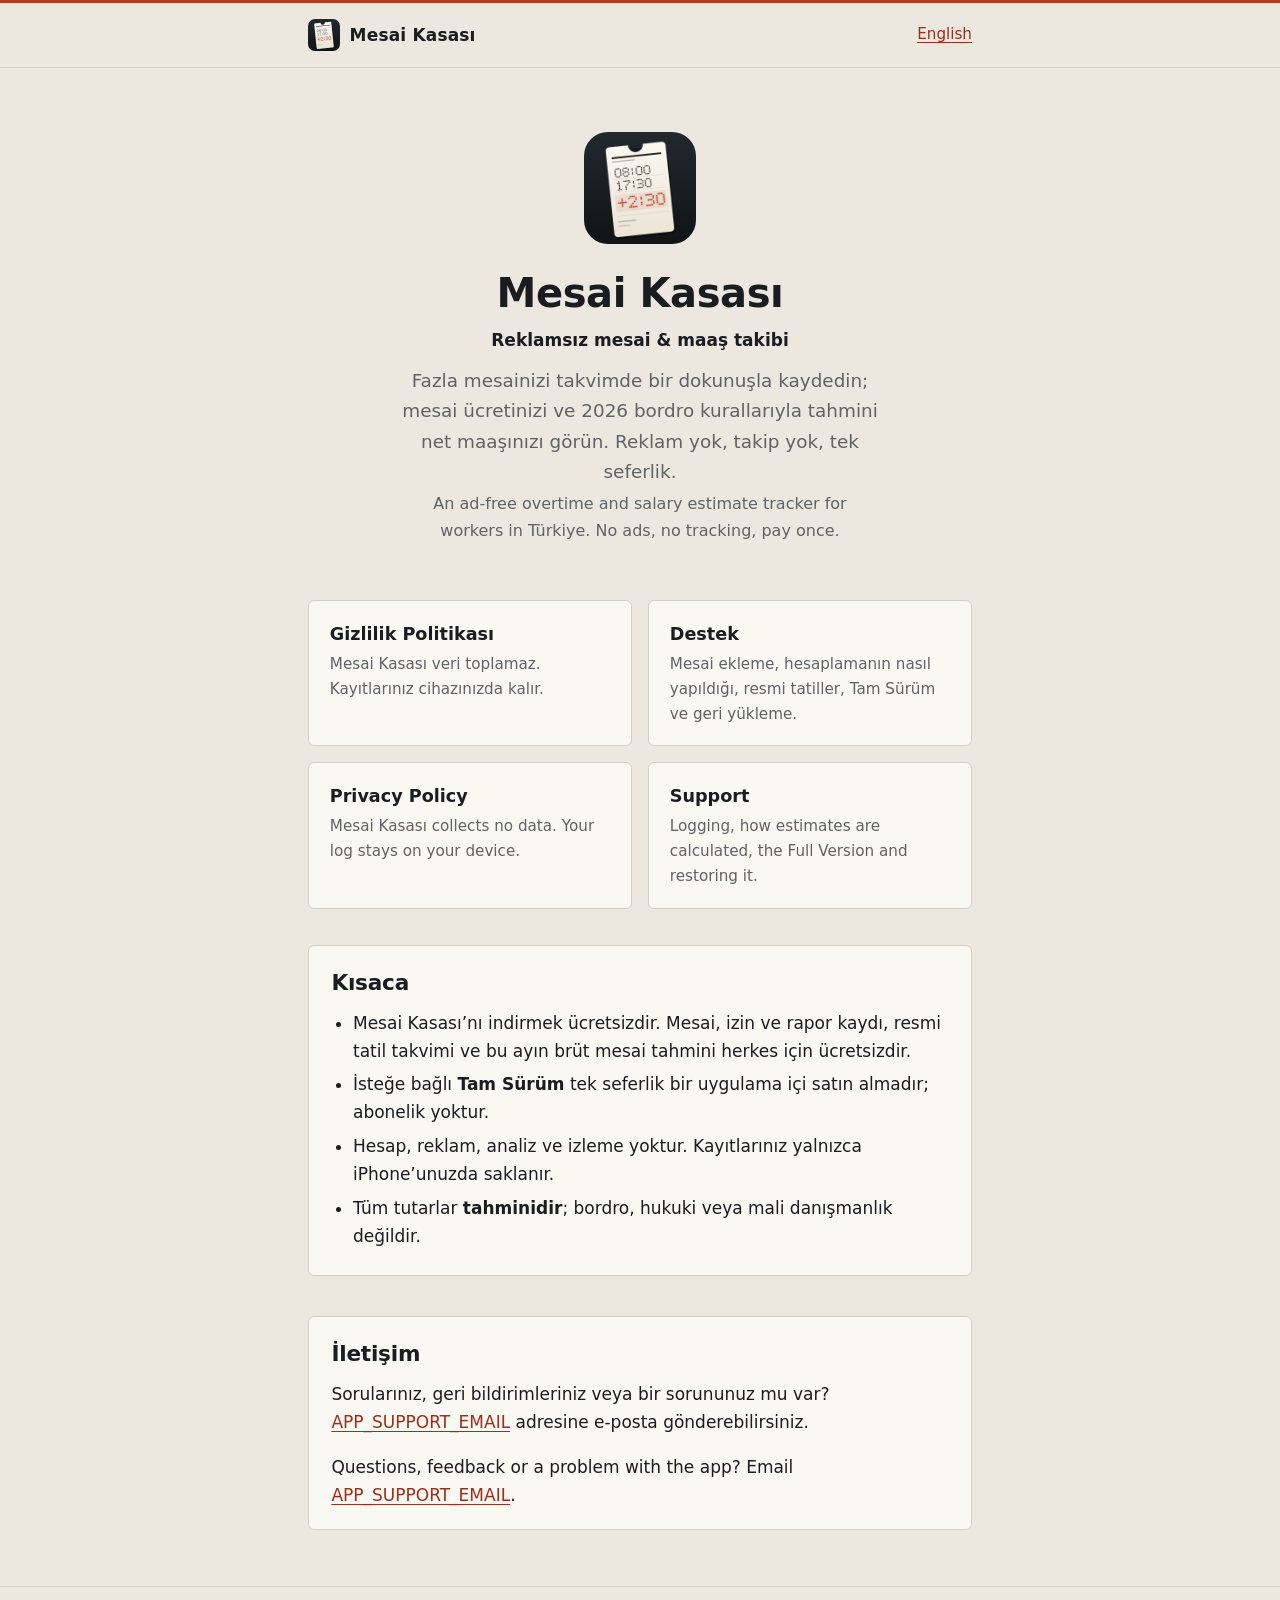
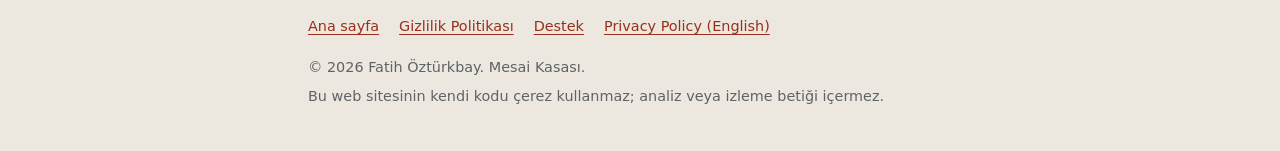
==== index.html @ 8195cae8 "Add Mesai Kasası privacy and support site (Turkish root, English under /en/) Co-Authored-By: Claude " ====
<!doctype html>
<html lang="tr">
<head>
  <meta charset="utf-8">
  <meta name="viewport" content="width=device-width, initial-scale=1">
  <title>Mesai Kasası — Gizlilik ve Destek</title>
  <meta name="description" content="Mesai Kasası: Fazla Mesai, iPhone için reklamsız mesai ve maaş takibi. Gizlilik Politikası ve Destek sayfaları.">
  <link rel="canonical" href="https://ozturkbay.github.io/mesaikasasi-support/">
  <link rel="alternate" hreflang="tr" href="https://ozturkbay.github.io/mesaikasasi-support/">
  <link rel="alternate" hreflang="en" href="https://ozturkbay.github.io/mesaikasasi-support/en/">
  <link rel="alternate" hreflang="x-default" href="https://ozturkbay.github.io/mesaikasasi-support/">
  <meta name="theme-color" content="#ECE8DF" media="(prefers-color-scheme: light)">
  <meta name="theme-color" content="#111315" media="(prefers-color-scheme: dark)">
  <link rel="icon" type="image/png" sizes="64x64" href="assets/images/favicon.png">
  <link rel="apple-touch-icon" href="assets/images/apple-touch-icon.png">
  <link rel="stylesheet" href="assets/css/styles.css">
</head>
<body>
  <a class="skip-link" href="#main">İçeriğe geç</a>

  <header class="site-header">
    <div class="container">
      <a class="brand" href="./">
        <img src="assets/images/icon.png" alt="" width="32" height="32">
        <span>Mesai Kasası</span>
      </a>
      <a class="lang-switch" href="en/" hreflang="en" lang="en">English</a>
    </div>
  </header>

  <main id="main">
    <div class="container">
      <section class="hero" aria-labelledby="page-title">
        <img src="assets/images/icon.png" alt="Mesai Kasası uygulama simgesi" width="112" height="112">
        <h1 id="page-title">Mesai Kasası</h1>
        <p class="tagline">Reklamsız mesai &amp; maaş takibi</p>
        <p class="lead">Fazla mesainizi takvimde bir dokunuşla kaydedin; mesai ücretinizi ve 2026 bordro kurallarıyla tahmini net maaşınızı görün. Reklam yok, takip yok, tek seferlik.</p>
        <p class="lead" lang="en">An ad-free overtime and salary estimate tracker for workers in Türkiye. No ads, no tracking, pay once.</p>
      </section>

      <nav aria-label="Politikalar ve yardım">
        <ul class="card-grid">
          <li>
            <a class="link-card" href="gizlilik/">
              <span class="title">Gizlilik Politikası</span>
              <span class="desc">Mesai Kasası veri toplamaz. Kayıtlarınız cihazınızda kalır.</span>
            </a>
          </li>
          <li>
            <a class="link-card" href="destek/">
              <span class="title">Destek</span>
              <span class="desc">Mesai ekleme, hesaplamanın nasıl yapıldığı, resmi tatiller, Tam Sürüm ve geri yükleme.</span>
            </a>
          </li>
          <li lang="en">
            <a class="link-card" href="en/privacy/" hreflang="en">
              <span class="title">Privacy Policy</span>
              <span class="desc">Mesai Kasası collects no data. Your log stays on your device.</span>
            </a>
          </li>
          <li lang="en">
            <a class="link-card" href="en/support/" hreflang="en">
              <span class="title">Support</span>
              <span class="desc">Logging, how estimates are calculated, the Full Version and restoring it.</span>
            </a>
          </li>
        </ul>
      </nav>

      <section class="card" aria-labelledby="about-title">
        <h2 id="about-title">Kısaca</h2>
        <ul>
          <li>Mesai Kasası’nı indirmek ücretsizdir. Mesai, izin ve rapor kaydı, resmi tatil takvimi ve bu ayın brüt mesai tahmini herkes için ücretsizdir.</li>
          <li>İsteğe bağlı <strong>Tam Sürüm</strong> tek seferlik bir uygulama içi satın almadır; abonelik yoktur.</li>
          <li>Hesap, reklam, analiz ve izleme yoktur. Kayıtlarınız yalnızca iPhone’unuzda saklanır.</li>
          <li>Tüm tutarlar <strong>tahminidir</strong>; bordro, hukuki veya mali danışmanlık değildir.</li>
        </ul>
      </section>

      <section class="card contact" aria-labelledby="contact-title">
        <h2 id="contact-title">İletişim</h2>
        <p>Sorularınız, geri bildirimleriniz veya bir sorununuz mu var? <a href="mailto:APP_SUPPORT_EMAIL">APP_SUPPORT_EMAIL</a> adresine e-posta gönderebilirsiniz.</p>
        <p lang="en">Questions, feedback or a problem with the app? Email <a href="mailto:APP_SUPPORT_EMAIL">APP_SUPPORT_EMAIL</a>.</p>
      </section>
    </div>
  </main>

  <footer class="site-footer">
    <div class="container">
      <nav aria-label="Alt bilgi">
        <ul>
          <li><a href="./">Ana sayfa</a></li>
          <li><a href="gizlilik/">Gizlilik Politikası</a></li>
          <li><a href="destek/">Destek</a></li>
          <li><a href="en/privacy/" hreflang="en" lang="en">Privacy Policy (English)</a></li>
        </ul>
      </nav>
      <p>&copy; 2026 Fatih Öztürkbay. Mesai Kasası.</p>
      <p>Bu web sitesinin kendi kodu çerez kullanmaz; analiz veya izleme betiği içermez.</p>
    </div>
  </footer>
</body>
</html>
---- assets/css/styles.css ----
/* Mesai Kasası — support site
   Plain CSS, system fonts, no external resources.
   Time-card paper and carbon ink; stamp red is the accent for rules,
   links and highlights. Dark appearance follows prefers-color-scheme. */

:root {
  /* Brand */
  --stamp: #b83a22;
  --paper: #ece8df;
  --ink: #191c20;

  /* Roles (light) */
  --bg: var(--paper);
  --surface: #faf8f3;
  --text: var(--ink);
  --text-muted: #5f6267;
  --border: #d6d0c4;
  --rule-strong: #b2aa9b;
  --accent: var(--stamp);
  --accent-strong: #9a2f1b;
  --accent-soft: #f3e3dc;
  --focus: var(--stamp);

  --radius: 6px;
  --radius-sm: 4px;
  --measure: 44rem;
  --gutter: 1.25rem;

  --font: -apple-system, BlinkMacSystemFont, "Segoe UI", system-ui, Roboto,
    "Helvetica Neue", Arial, sans-serif;

  color-scheme: light dark;
}

@media (prefers-color-scheme: dark) {
  :root {
    --bg: #111315;
    --surface: #1a1d20;
    --text: #edeae3;
    --text-muted: #9ea2a7;
    --border: #2a2e33;
    --rule-strong: #4a4f55;
    --accent: #e5664b;
    --accent-strong: #ef8a73;
    --accent-soft: #2a1a16;
    --focus: #e5664b;
  }
}

*,
*::before,
*::after {
  box-sizing: border-box;
}

html {
  -webkit-text-size-adjust: 100%;
  text-size-adjust: 100%;
}

body {
  margin: 0;
  background: var(--bg);
  color: var(--text);
  font-family: var(--font);
  font-size: 1.0625rem;
  line-height: 1.65;
  overflow-wrap: break-word;
}

img {
  max-width: 100%;
  height: auto;
  display: block;
}

/* Links & focus */

a {
  color: var(--accent-strong);
  text-decoration: underline;
  text-decoration-thickness: 1px;
  text-underline-offset: 0.18em;
}

a:hover {
  text-decoration-thickness: 2px;
}

:focus-visible {
  outline: 3px solid var(--focus);
  outline-offset: 3px;
  border-radius: 2px;
}

.skip-link {
  position: absolute;
  left: 1rem;
  top: -100px;
  background: var(--surface);
  color: var(--text);
  padding: 0.6rem 1rem;
  border: 1px solid var(--border);
  border-radius: var(--radius-sm);
  z-index: 10;
}

.skip-link:focus {
  top: 1rem;
}

/* Layout */

.container {
  width: 100%;
  max-width: var(--measure);
  margin: 0 auto;
  padding: 0 var(--gutter);
}

.site-header {
  border-top: 3px solid var(--accent);
  border-bottom: 1px solid var(--border);
}

.site-header .container {
  display: flex;
  align-items: center;
  justify-content: space-between;
  gap: 1rem;
  min-height: 4rem;
}

.brand {
  display: inline-flex;
  align-items: center;
  gap: 0.6rem;
  color: var(--text);
  font-weight: 750;
  text-decoration: none;
  letter-spacing: 0.01em;
}

.brand img {
  width: 32px;
  height: 32px;
  border-radius: 7px;
}

.lang-switch {
  font-size: 0.95rem;
  white-space: nowrap;
}

main {
  padding: 2.5rem 0 3.5rem;
}

.site-footer {
  border-top: 1px solid var(--border);
  color: var(--text-muted);
  font-size: 0.9rem;
  padding: 1.75rem 0 2.25rem;
}

.site-footer p {
  margin: 0.35rem 0;
}

.site-footer nav ul {
  list-style: none;
  margin: 0 0 0.75rem;
  padding: 0;
  display: flex;
  flex-wrap: wrap;
  gap: 0.4rem 1.25rem;
}

/* Typography */

h1,
h2,
h3 {
  line-height: 1.25;
  letter-spacing: -0.01em;
  color: var(--text);
}

h1 {
  font-size: clamp(1.9rem, 1.4rem + 2.2vw, 2.5rem);
  font-weight: 800;
  margin: 0 0 0.5rem;
}

h2 {
  font-size: 1.35rem;
  font-weight: 700;
  margin: 2.75rem 0 0.75rem;
  padding-top: 0.25rem;
}

h3 {
  font-size: 1.08rem;
  font-weight: 650;
  margin: 1.75rem 0 0.4rem;
}

p,
ul,
ol {
  margin: 0 0 1rem;
}

ul,
ol {
  padding-left: 1.35rem;
}

li {
  margin-bottom: 0.35rem;
}

strong {
  font-weight: 650;
}

.lead {
  font-size: 1.15rem;
  color: var(--text-muted);
  margin-bottom: 1.25rem;
}

.meta {
  color: var(--text-muted);
  font-size: 0.95rem;
  margin-bottom: 2rem;
}

.muted {
  color: var(--text-muted);
}

.num {
  font-variant-numeric: tabular-nums;
}

code,
kbd {
  font-family: ui-monospace, SFMono-Regular, Menlo, Consolas, monospace;
  font-size: 0.9em;
}

/* Section anchors land below the top edge */
[id] {
  scroll-margin-top: 1.25rem;
}

/* Hero (home) */

.hero {
  text-align: center;
  padding: 1.5rem 0 1rem;
}

.hero img {
  width: 112px;
  height: 112px;
  margin: 0 auto 1.5rem;
  border-radius: 24px;
}

.hero .tagline {
  font-weight: 650;
  margin: 0 0 0.75rem;
}

.hero .lead {
  margin: 0 auto 0.25rem;
  max-width: 30rem;
}

.hero .lead[lang] {
  font-size: 1rem;
}

/* Cards: square planes with thin neutral rules */

.card {
  background: var(--surface);
  border: 1px solid var(--border);
  border-radius: var(--radius);
  padding: 1.25rem 1.4rem;
}

.card > :first-child {
  margin-top: 0;
}

.card > :last-child {
  margin-bottom: 0;
}

.card-grid {
  display: grid;
  grid-template-columns: repeat(2, minmax(0, 1fr));
  gap: 1rem;
  margin: 2.25rem 0;
  padding: 0;
  list-style: none;
}

.card-grid li {
  margin: 0;
}

.link-card {
  display: block;
  height: 100%;
  background: var(--surface);
  border: 1px solid var(--border);
  border-radius: var(--radius);
  padding: 1.15rem 1.3rem;
  color: var(--text);
  text-decoration: none;
  transition: border-color 0.15s ease;
}

.link-card:hover {
  border-color: var(--accent);
}

.link-card .title {
  display: block;
  font-weight: 700;
  font-size: 1.1rem;
  color: var(--text);
}

.link-card:hover .title {
  color: var(--accent-strong);
}

.link-card .desc {
  display: block;
  color: var(--text-muted);
  font-size: 0.95rem;
  margin-top: 0.2rem;
}

.summary {
  background: var(--surface);
  border: 1px solid var(--border);
  border-left: 3px solid var(--accent);
  border-radius: var(--radius-sm);
  margin: 0 0 2rem;
}

.summary h2 {
  margin-top: 0;
  font-size: 1.15rem;
}

.summary ul {
  margin-bottom: 0;
}

.note {
  border-left: 3px solid var(--rule-strong);
  background: var(--surface);
  border-top: 1px solid var(--border);
  border-right: 1px solid var(--border);
  border-bottom: 1px solid var(--border);
  border-radius: var(--radius-sm);
  padding: 0.9rem 1.1rem;
  margin: 1rem 0 1.25rem;
}

.note > :last-child {
  margin-bottom: 0;
}

.contact {
  margin-top: 2.5rem;
}

/* Table of contents */

.toc {
  margin: 0 0 2rem;
}

.card + .toc {
  margin-top: 2rem;
}

.toc h2 {
  font-size: 0.8rem;
  margin: 0 0 0.5rem;
  color: var(--text-muted);
  font-weight: 650;
  text-transform: uppercase;
  letter-spacing: 0.08em;
}

.toc ol,
.toc ul {
  margin: 0;
  columns: 2;
  column-gap: 2rem;
}

.toc li {
  break-inside: avoid;
  margin-bottom: 0.25rem;
  font-size: 0.97rem;
}

/* Data table (privacy) */

.table-wrap {
  overflow-x: auto;
  margin: 0 0 1.25rem;
  border: 1px solid var(--border);
  border-radius: var(--radius-sm);
}

table {
  border-collapse: collapse;
  width: 100%;
  font-size: 0.95rem;
  background: var(--surface);
}

th,
td {
  text-align: left;
  vertical-align: top;
  padding: 0.7rem 0.85rem;
  border-bottom: 1px solid var(--border);
}

tr:last-child td {
  border-bottom: 0;
}

caption {
  caption-side: top;
  text-align: left;
  padding: 0.6rem 0.85rem;
  font-size: 0.9rem;
  color: var(--text-muted);
  background: var(--surface);
  border-bottom: 1px solid var(--border);
}

th {
  font-weight: 650;
  background: var(--accent-soft);
}

/* Support topics */

.path {
  font-weight: 600;
}

/* Small screens */

@media (max-width: 560px) {
  :root {
    --gutter: 1rem;
  }

  body {
    font-size: 1rem;
  }

  main {
    padding-top: 1.75rem;
  }

  .card-grid {
    grid-template-columns: 1fr;
  }

  .toc ol,
  .toc ul {
    columns: 1;
  }

  .brand span {
    font-size: 0.98rem;
  }
}

@media (prefers-reduced-motion: reduce) {
  *,
  *::before,
  *::after {
    transition: none !important;
    animation: none !important;
    scroll-behavior: auto !important;
  }
}

@media print {
  .site-header,
  .site-footer,
  .skip-link,
  .toc {
    display: none;
  }

  body {
    background: #fff;
    color: #000;
  }
}
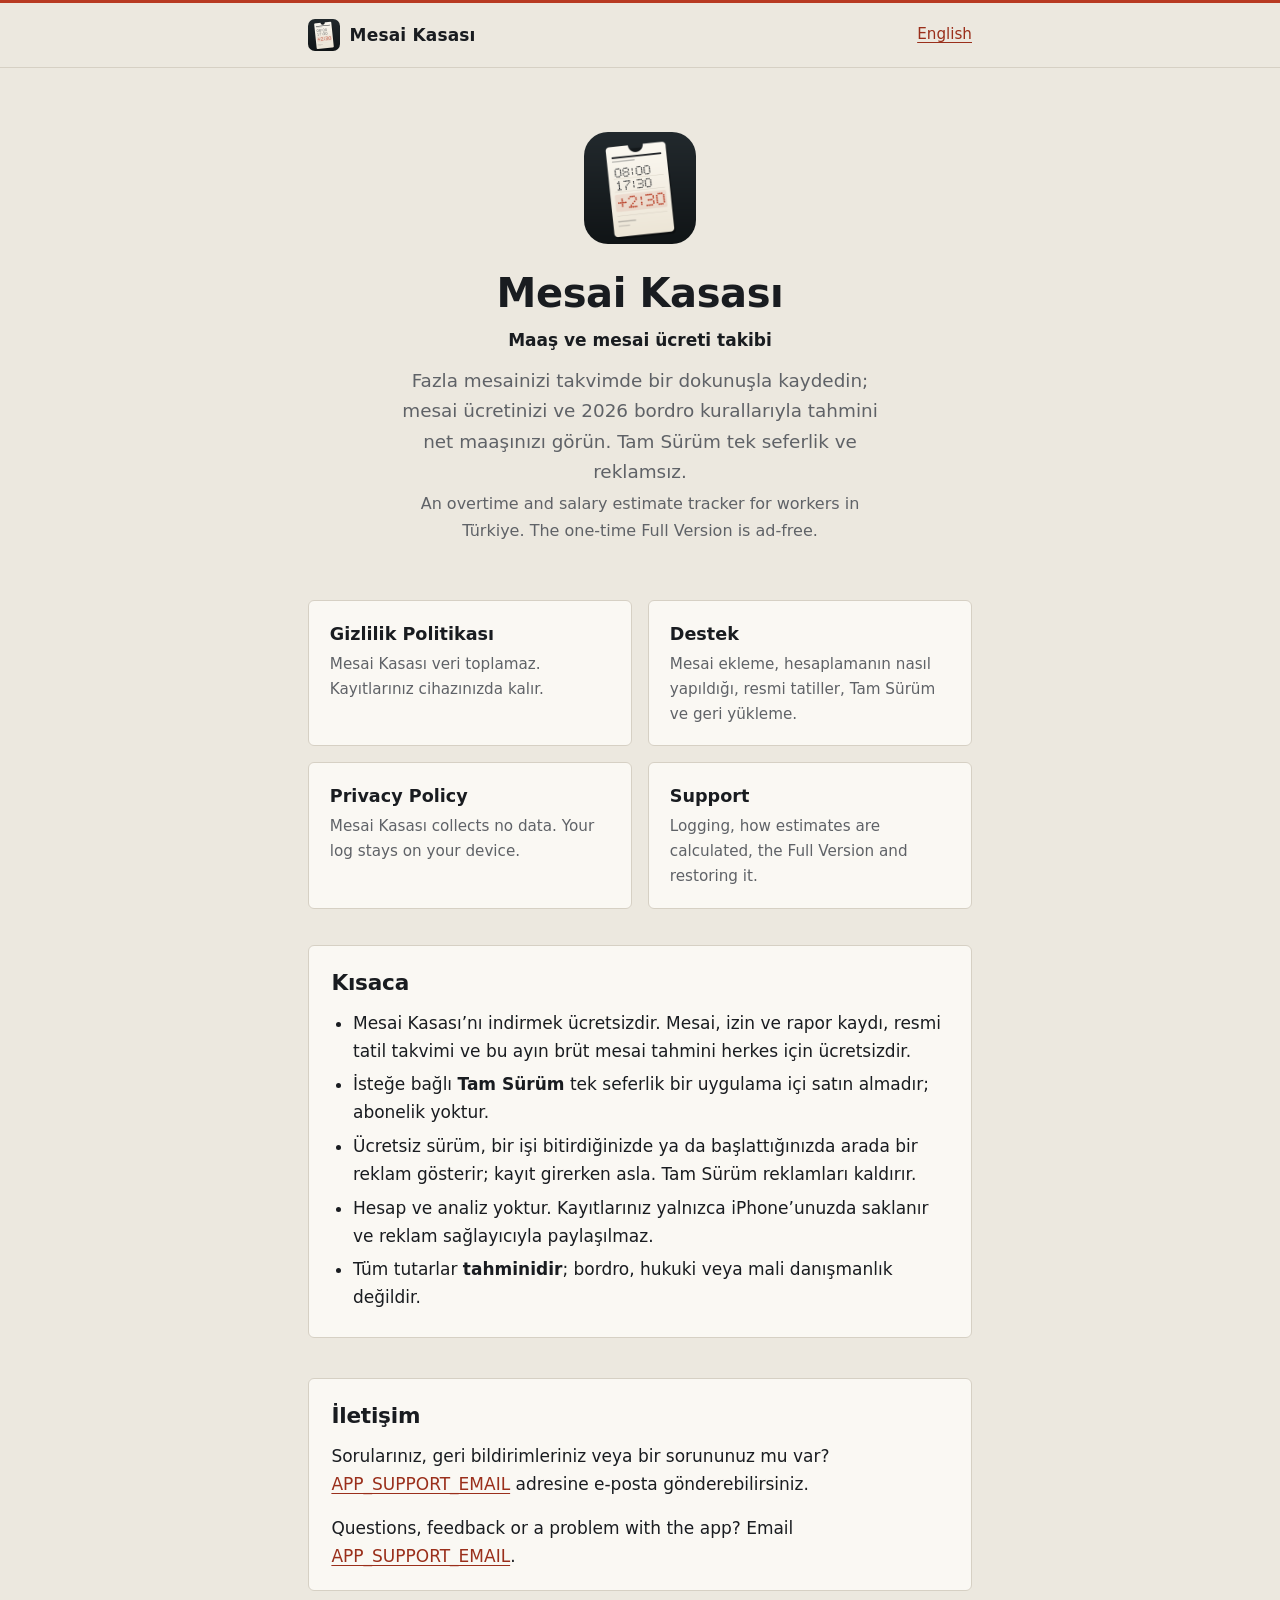
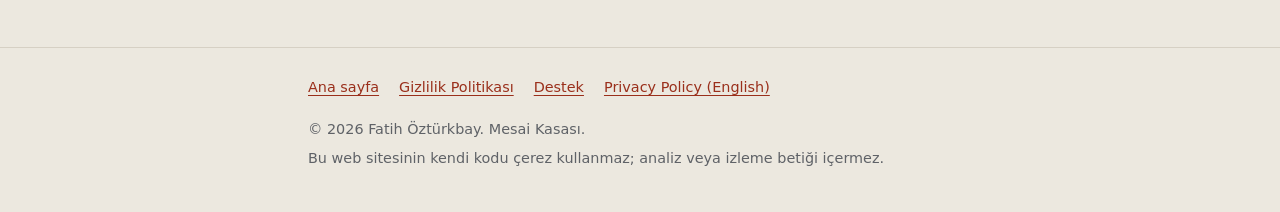
==== commit 4d4514f8: "Describe AdMob ads, UMP consent and ATT in the privacy and support pages The free version now shows " ====
--- a/index.html
+++ b/index.html
@@ -4,7 +4,7 @@
   <meta charset="utf-8">
   <meta name="viewport" content="width=device-width, initial-scale=1">
   <title>Mesai Kasası — Gizlilik ve Destek</title>
-  <meta name="description" content="Mesai Kasası: Fazla Mesai, iPhone için reklamsız mesai ve maaş takibi. Gizlilik Politikası ve Destek sayfaları.">
+  <meta name="description" content="Mesai Kasası: Fazla Mesai, iPhone için mesai ve maaş takibi. Gizlilik Politikası ve Destek sayfaları.">
   <link rel="canonical" href="https://ozturkbay.github.io/mesaikasasi-support/">
   <link rel="alternate" hreflang="tr" href="https://ozturkbay.github.io/mesaikasasi-support/">
   <link rel="alternate" hreflang="en" href="https://ozturkbay.github.io/mesaikasasi-support/en/">
@@ -33,9 +33,9 @@
       <section class="hero" aria-labelledby="page-title">
         <img src="assets/images/icon.png" alt="Mesai Kasası uygulama simgesi" width="112" height="112">
         <h1 id="page-title">Mesai Kasası</h1>
-        <p class="tagline">Reklamsız mesai &amp; maaş takibi</p>
-        <p class="lead">Fazla mesainizi takvimde bir dokunuşla kaydedin; mesai ücretinizi ve 2026 bordro kurallarıyla tahmini net maaşınızı görün. Reklam yok, takip yok, tek seferlik.</p>
-        <p class="lead" lang="en">An ad-free overtime and salary estimate tracker for workers in Türkiye. No ads, no tracking, pay once.</p>
+        <p class="tagline">Maaş ve mesai ücreti takibi</p>
+        <p class="lead">Fazla mesainizi takvimde bir dokunuşla kaydedin; mesai ücretinizi ve 2026 bordro kurallarıyla tahmini net maaşınızı görün. Tam Sürüm tek seferlik ve reklamsız.</p>
+        <p class="lead" lang="en">An overtime and salary estimate tracker for workers in Türkiye. The one-time Full Version is ad-free.</p>
       </section>
 
       <nav aria-label="Politikalar ve yardım">
@@ -72,7 +72,8 @@
         <ul>
           <li>Mesai Kasası’nı indirmek ücretsizdir. Mesai, izin ve rapor kaydı, resmi tatil takvimi ve bu ayın brüt mesai tahmini herkes için ücretsizdir.</li>
           <li>İsteğe bağlı <strong>Tam Sürüm</strong> tek seferlik bir uygulama içi satın almadır; abonelik yoktur.</li>
-          <li>Hesap, reklam, analiz ve izleme yoktur. Kayıtlarınız yalnızca iPhone’unuzda saklanır.</li>
+          <li>Ücretsiz sürüm, bir işi bitirdiğinizde ya da başlattığınızda arada bir reklam gösterir; kayıt girerken asla. Tam Sürüm reklamları kaldırır.</li>
+          <li>Hesap ve analiz yoktur. Kayıtlarınız yalnızca iPhone’unuzda saklanır ve reklam sağlayıcıyla paylaşılmaz.</li>
           <li>Tüm tutarlar <strong>tahminidir</strong>; bordro, hukuki veya mali danışmanlık değildir.</li>
         </ul>
       </section>
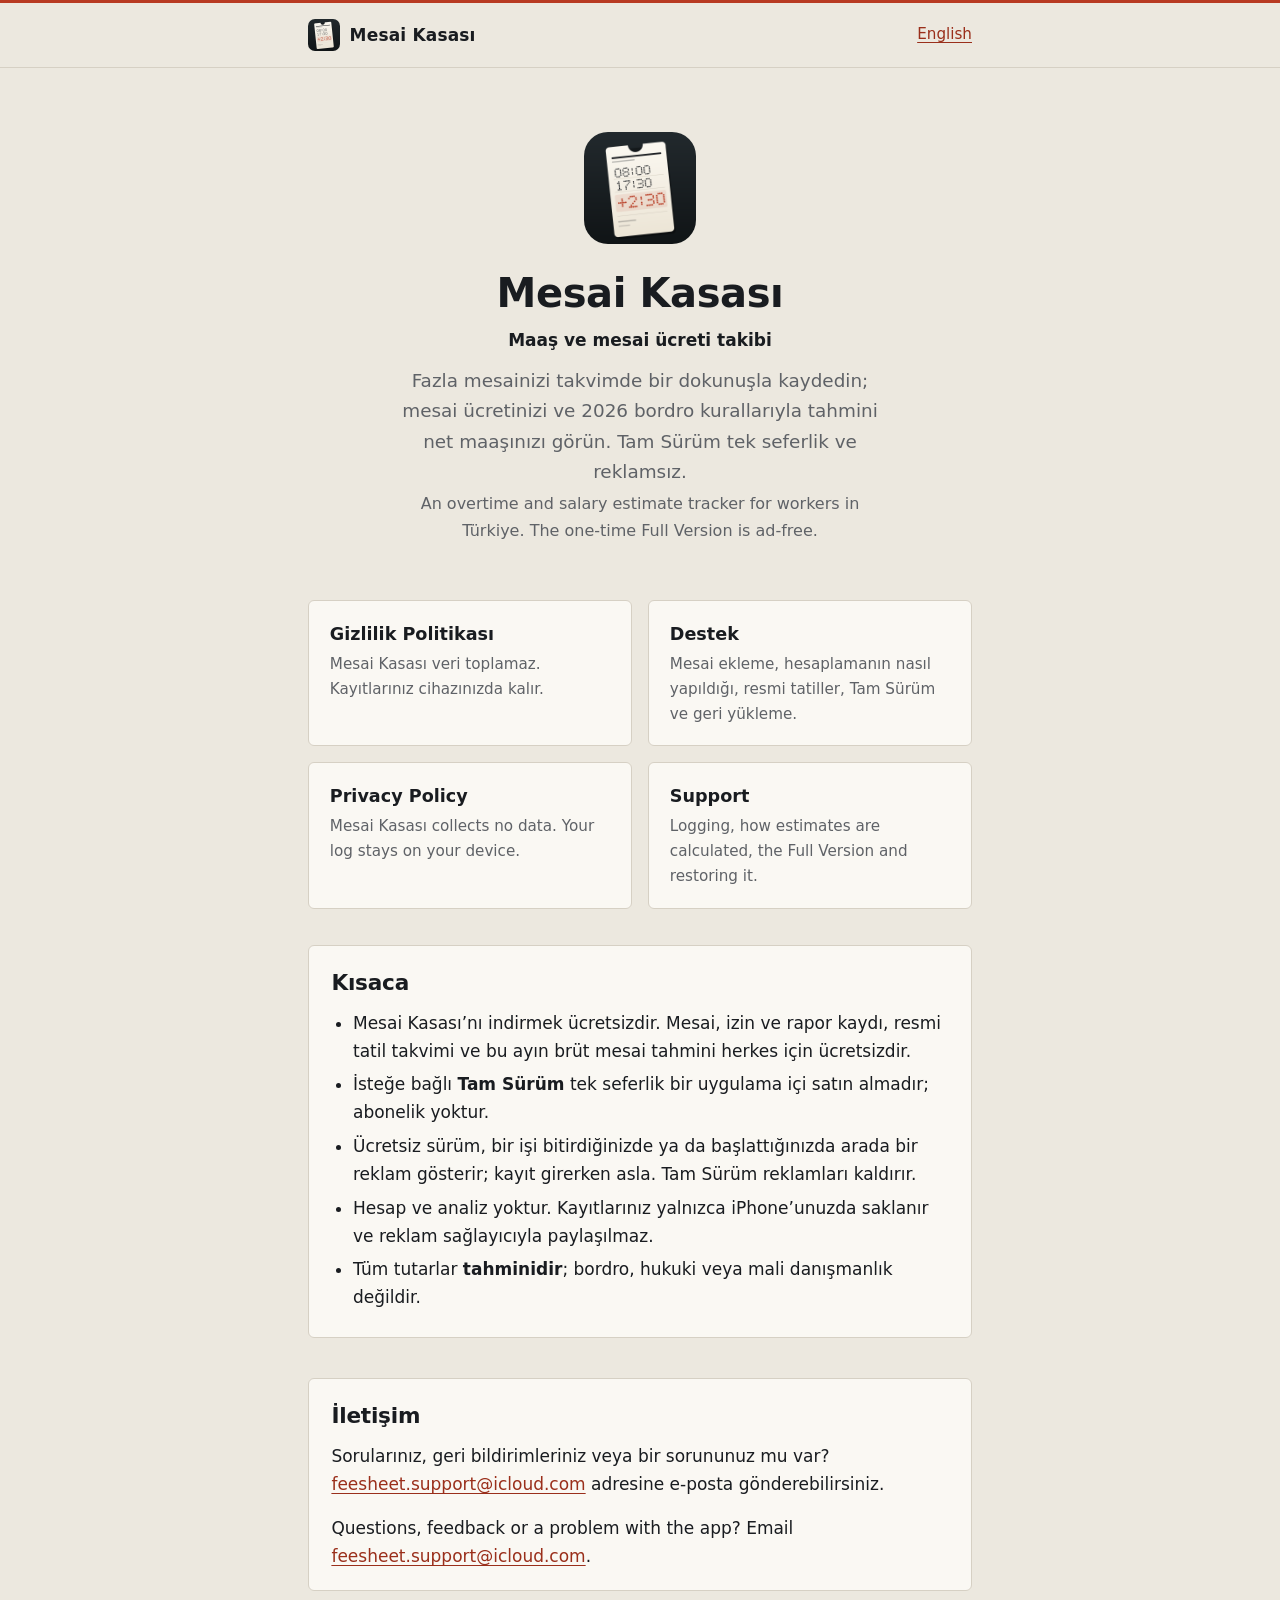
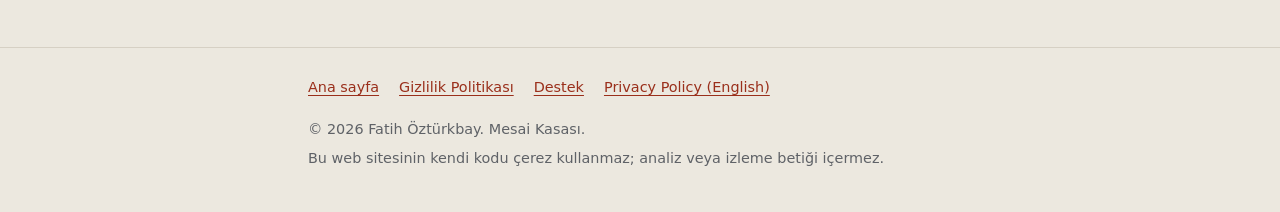
==== commit 8e637bee: "Use the interim support email feesheet.support@icloud.com Co-Authored-By: Claude Opus 5.5 <noreply@a" ====
--- a/index.html
+++ b/index.html
@@ -80,8 +80,8 @@
 
       <section class="card contact" aria-labelledby="contact-title">
         <h2 id="contact-title">İletişim</h2>
-        <p>Sorularınız, geri bildirimleriniz veya bir sorununuz mu var? <a href="mailto:APP_SUPPORT_EMAIL">APP_SUPPORT_EMAIL</a> adresine e-posta gönderebilirsiniz.</p>
-        <p lang="en">Questions, feedback or a problem with the app? Email <a href="mailto:APP_SUPPORT_EMAIL">APP_SUPPORT_EMAIL</a>.</p>
+        <p>Sorularınız, geri bildirimleriniz veya bir sorununuz mu var? <a href="mailto:feesheet.support@icloud.com">feesheet.support@icloud.com</a> adresine e-posta gönderebilirsiniz.</p>
+        <p lang="en">Questions, feedback or a problem with the app? Email <a href="mailto:feesheet.support@icloud.com">feesheet.support@icloud.com</a>.</p>
       </section>
     </div>
   </main>
